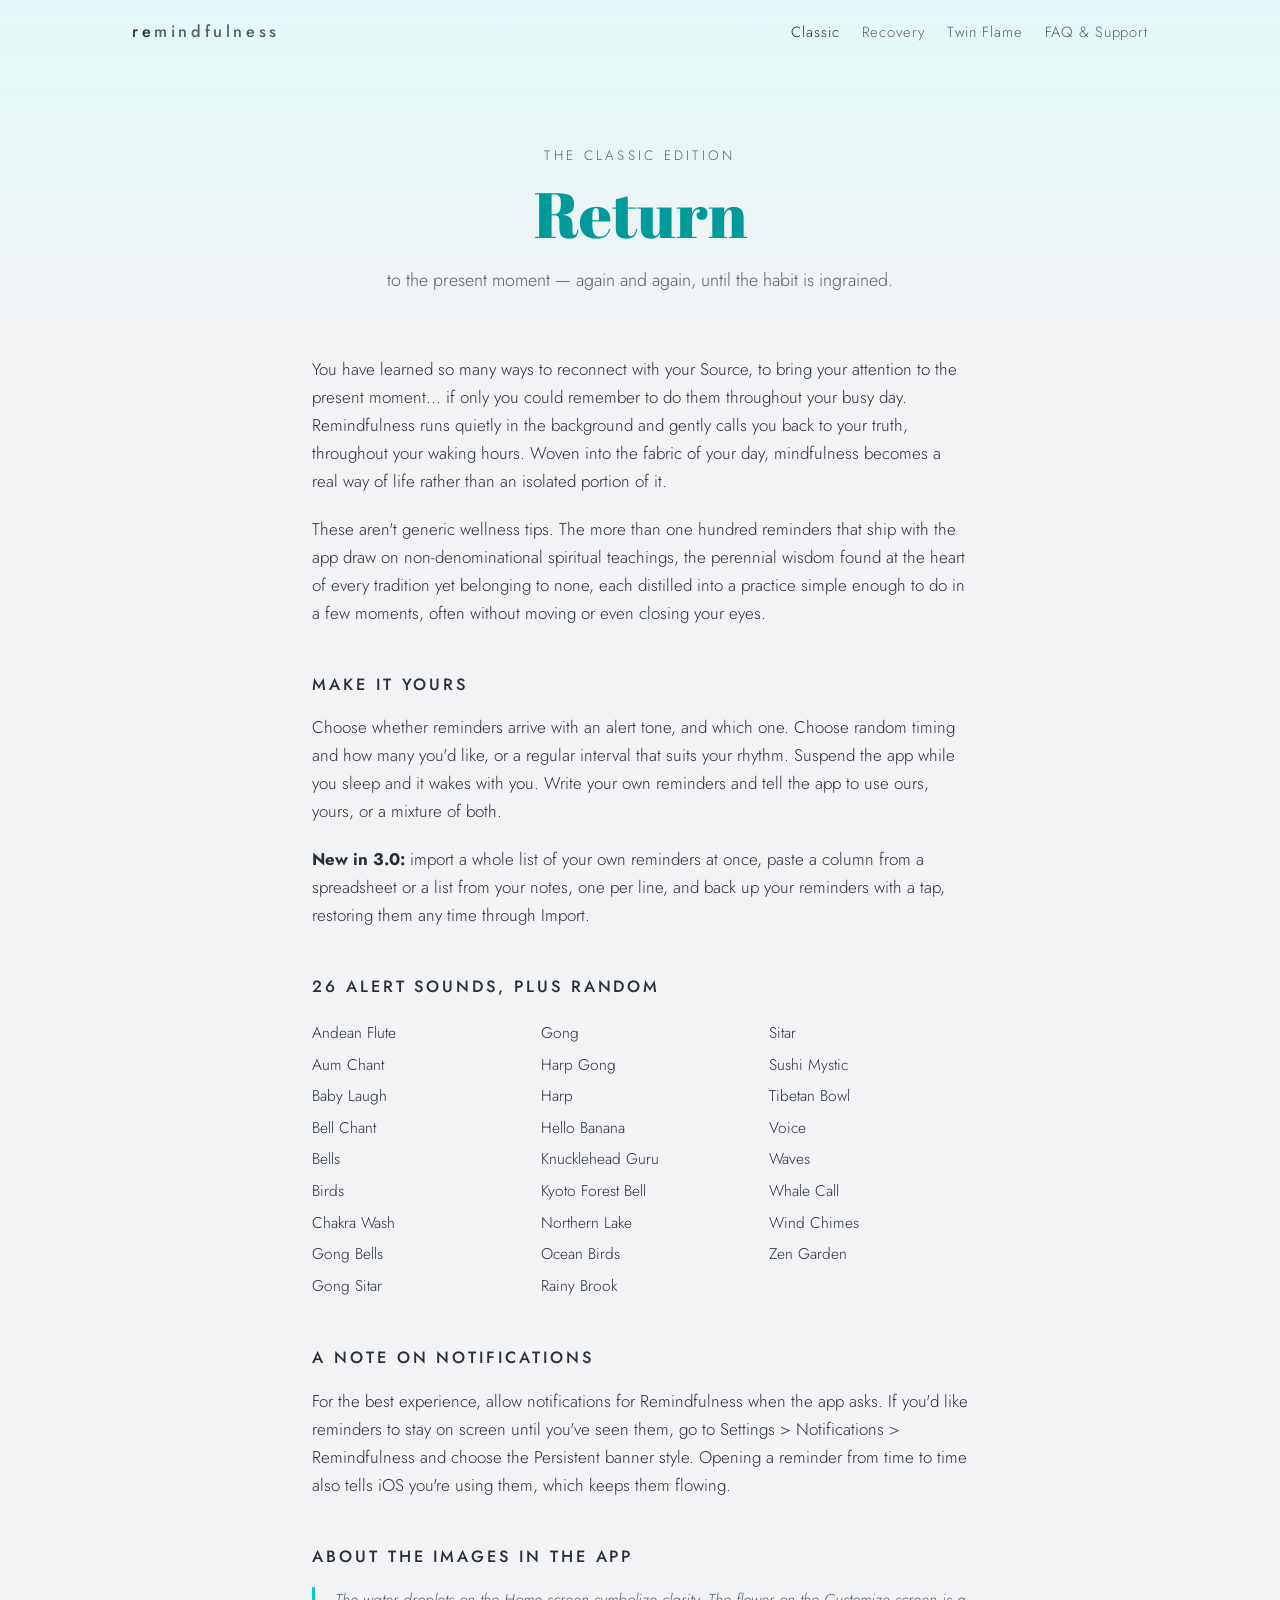
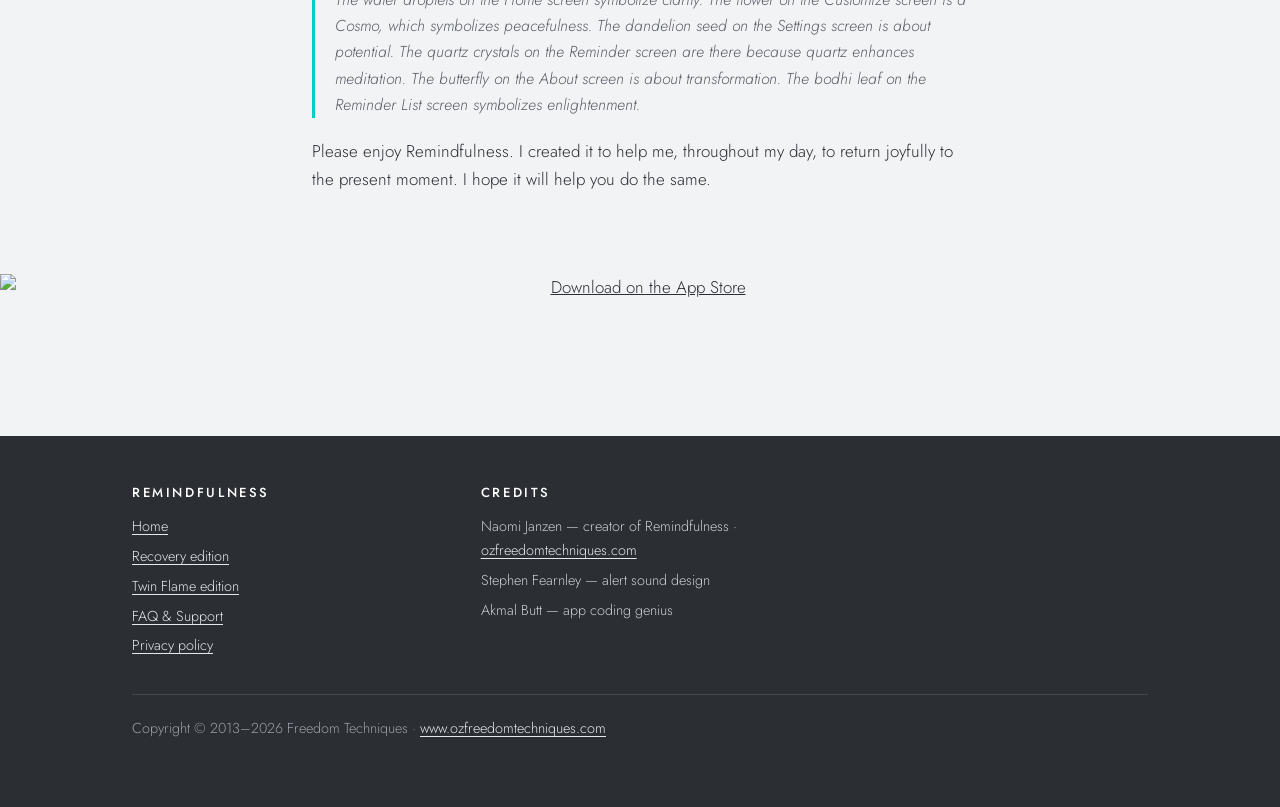
==== classic.html @ aa7a8b28 "Add files via upload" ====
<!DOCTYPE html>
<html lang="en">
<head>
<meta charset="utf-8">
<meta name="viewport" content="width=device-width, initial-scale=1">
<title>Remindfulness Classic — presence reminders for your busy day</title>
<meta name="description" content="Over 100 presence practices drawn from timeless spiritual wisdom, delivered as gentle iPhone reminders. In English, French, German, Portuguese and Spanish.">
<link rel="preconnect" href="https://fonts.googleapis.com">
<link rel="preconnect" href="https://fonts.gstatic.com" crossorigin>
<link href="https://fonts.googleapis.com/css2?family=Abril+Fatface&family=Jost:wght@300;400;500&display=swap" rel="stylesheet">
<link rel="stylesheet" href="css/style.css">
</head>
<body class="classic">

<header class="site">
  <div class="wrap">
    <a class="wordmark" href="index.html">re<span>mindfulness</span></a>
    <nav class="main" aria-label="Main">
      <ul>
        <li><a href="classic.html" aria-current="page">Classic</a></li>
        <li><a href="recovery.html">Recovery</a></li>
        <li><a href="twin-flame.html">Twin Flame</a></li>
        <li><a href="faq.html">FAQ &amp; Support</a></li>
      </ul>
    </nav>
  </div>
</header>

<main>
  <section class="ed-hero fade-in">
    <div class="wrap">
      <p class="eyebrow">The Classic edition</p>
      <h1>Return</h1>
      <p class="sub">to the present moment — again and again, until the habit is ingrained.</p>
      <div class="hero-shot">
        <img src="assets/classic-hero.png" alt="Remindfulness Classic hero panel" onerror="this.parentElement.style.display='none'">
      </div>
    </div>
  </section>

  <div class="prose">
    <p>You have learned so many ways to reconnect with your Source, to bring your attention to the present moment... if only you could remember to do them throughout your busy day. Remindfulness runs quietly in the background and gently calls you back to your truth, throughout your waking hours. Woven into the fabric of your day, mindfulness becomes a real way of life rather than an isolated portion of it.</p>
    <p>These aren't generic wellness tips. The more than one hundred reminders that ship with the app draw on non&#8209;denominational spiritual teachings, the perennial wisdom found at the heart of every tradition yet belonging to none, each distilled into a practice simple enough to do in a few moments, often without moving or even closing your eyes.</p>

    <h2>Make it yours</h2>
    <p>Choose whether reminders arrive with an alert tone, and which one. Choose random timing and how many you'd like, or a regular interval that suits your rhythm. Suspend the app while you sleep and it wakes with you. Write your own reminders and tell the app to use ours, yours, or a mixture of both.</p>
    <p><strong>New in 3.0:</strong> import a whole list of your own reminders at once, paste a column from a spreadsheet or a list from your notes, one per line, and back up your reminders with a tap, restoring them any time through Import.</p>

    <h2>26 alert sounds, plus Random</h2>
    <ul class="sounds">
      <li>Andean Flute</li><li>Aum Chant</li><li>Baby Laugh</li><li>Bell Chant</li><li>Bells</li><li>Birds</li><li>Chakra Wash</li><li>Gong Bells</li><li>Gong Sitar</li><li>Gong</li><li>Harp Gong</li><li>Harp</li><li>Hello Banana</li><li>Knucklehead Guru</li><li>Kyoto Forest Bell</li><li>Northern Lake</li><li>Ocean Birds</li><li>Rainy Brook</li><li>Sitar</li><li>Sushi Mystic</li><li>Tibetan Bowl</li><li>Voice</li><li>Waves</li><li>Whale Call</li><li>Wind Chimes</li><li>Zen Garden</li>
    </ul>

    <h2>A note on notifications</h2>
    <p>For the best experience, allow notifications for Remindfulness when the app asks. If you'd like reminders to stay on screen until you've seen them, go to Settings &gt; Notifications &gt; Remindfulness and choose the Persistent banner style. Opening a reminder from time to time also tells iOS you're using them, which keeps them flowing.</p>

    <h2>About the images in the app</h2>
    <p class="symbolism">The water droplets on the Home screen symbolize clarity. The flower on the Customize screen is a Cosmo, which symbolizes peacefulness. The dandelion seed on the Settings screen is about potential. The quartz crystals on the Reminder screen are there because quartz enhances meditation. The butterfly on the About screen is about transformation. The bodhi leaf on the Reminder List screen symbolizes enlightenment.</p>

    <p>Please enjoy Remindfulness. I created it to help me, throughout my day, to return joyfully to the present moment. I hope it will help you do the same.</p>
  </div>

  <div class="center-cta">
    <a class="badge" href="https://apps.apple.com/app/id588697678" aria-label="Download Remindfulness on the App Store"><img src="https://developer.apple.com/assets/elements/badges/download-on-the-app-store.svg" alt="Download on the App Store"></a>
  </div>
</main>

<footer class="site">
  <div class="wrap">
    <div>
      <h4>Remindfulness</h4>
      <p><a href="index.html">Home</a></p>
      <p><a href="recovery.html">Recovery edition</a></p>
      <p><a href="twin-flame.html">Twin Flame edition</a></p>
      <p><a href="faq.html">FAQ &amp; Support</a></p>
      <p><a href="privacy.html">Privacy policy</a></p>
    </div>
    <div>
      <h4>Credits</h4>
      <p>Naomi Janzen — creator of Remindfulness &middot; <a href="https://www.ozfreedomtechniques.com">ozfreedomtechniques.com</a></p>
      <p>Stephen Fearnley — alert sound design</p>
      <p>Akmal Butt — app coding genius</p>
    </div>
    <p class="fine">Copyright &copy; 2013&ndash;2026 Freedom Techniques &middot; <a href="https://www.ozfreedomtechniques.com">www.ozfreedomtechniques.com</a></p>
  </div>
</footer>

</body>
</html>
---- css/style.css ----
/* ============================================================
   Remindfulness — remindfulnessapp.com
   Design tokens: silvery app-world base, three edition washes,
   Abril Fatface display verbs, Jost body.
   ============================================================ */

:root {
  --silver: #f2f3f5;
  --silver-deep: #e4e6ea;
  --ink: #2b2e33;
  --ink-soft: #5a5f66;
  --white: #ffffff;
  --cyan: #00cccc;
  --cyan-tint: #e2f8f8;
  --purple: #b07bdf;
  --purple-tint: #f2eafa;
  --peach: #ff9061;
  --peach-tint: #ffeee6;
  --max: 1060px;
  --radius: 18px;
  --display: "Abril Fatface", serif;
  --body: "Jost", system-ui, -apple-system, sans-serif;
}

* { box-sizing: border-box; margin: 0; padding: 0; }

html { scroll-behavior: smooth; }
@media (prefers-reduced-motion: reduce) {
  html { scroll-behavior: auto; }
  * { animation: none !important; transition: none !important; }
}

body {
  font-family: var(--body);
  font-weight: 300;
  font-size: 1.06rem;
  line-height: 1.65;
  color: var(--ink);
  background:
    radial-gradient(120% 90% at 50% -10%, #ffffff 0%, var(--silver) 55%, var(--silver-deep) 100%)
    fixed var(--silver);
}

img { max-width: 100%; display: block; }

a { color: inherit; }

.wrap { max-width: var(--max); margin: 0 auto; padding: 0 22px; }

/* ---------- header ---------- */
header.site {
  padding: 18px 0;
}
header.site .wrap {
  display: flex; flex-wrap: wrap; align-items: center; gap: 14px 26px;
}
.wordmark {
  font-family: var(--body); font-weight: 500; letter-spacing: 0.22em;
  text-transform: lowercase; font-size: 1.02rem; text-decoration: none;
}
.wordmark span { color: var(--ink-soft); }
nav.main { margin-left: auto; }
nav.main ul { list-style: none; display: flex; flex-wrap: wrap; gap: 4px 22px; }
nav.main a {
  text-decoration: none; font-size: 0.92rem; letter-spacing: 0.06em;
  color: var(--ink-soft); padding: 4px 0;
}
nav.main a:hover, nav.main a[aria-current="page"] { color: var(--ink); }
nav.main a:focus-visible { outline: 2px solid var(--ink); outline-offset: 3px; }

/* ---------- hero ---------- */
.hero { padding: 72px 0 56px; text-align: center; }
.hero h1 {
  font-family: var(--display); font-weight: 400;
  font-size: clamp(2.6rem, 7vw, 4.6rem); line-height: 1.05;
  letter-spacing: 0.01em;
}
.hero .sub {
  max-width: 620px; margin: 22px auto 0; font-size: 1.14rem; color: var(--ink-soft);
}
.credit {
  margin-top: 26px; font-size: 0.86rem; letter-spacing: 0.18em; text-transform: uppercase;
  color: var(--ink-soft);
}
.credit b { color: #e5518d; font-weight: 600; letter-spacing: 0.22em; }

.fade-in { animation: rise 0.9s ease both; }
@keyframes rise { from { opacity: 0; transform: translateY(14px); } to { opacity: 1; transform: none; } }

/* ---------- announcement ---------- */
.announce {
  background: var(--white); border-radius: var(--radius);
  padding: 22px 28px; margin: 10px auto 0; max-width: 780px;
  box-shadow: 0 8px 30px rgba(43, 46, 51, 0.07);
  text-align: center; font-size: 0.99rem;
}
.announce strong { font-weight: 500; }

/* ---------- edition panels ---------- */
.editions { padding: 70px 0 30px; }
.editions h2, .quotes h2 {
  text-align: center; font-family: var(--body); font-weight: 400;
  font-size: 1.05rem; letter-spacing: 0.24em; text-transform: uppercase;
  color: var(--ink-soft); margin-bottom: 40px;
}
.panel-grid {
  display: grid; gap: 26px;
  grid-template-columns: repeat(auto-fit, minmax(280px, 1fr));
}
.panel {
  border-radius: var(--radius); overflow: hidden; background: var(--white);
  box-shadow: 0 10px 34px rgba(43, 46, 51, 0.08);
  display: flex; flex-direction: column;
  transition: transform 0.25s ease, box-shadow 0.25s ease;
}
.panel:hover { transform: translateY(-4px); box-shadow: 0 16px 44px rgba(43, 46, 51, 0.12); }
.panel .verb-band { padding: 40px 26px 30px; text-align: center; }
.panel.classic .verb-band { background: var(--cyan-tint); }
.panel.recovery .verb-band { background: var(--purple-tint); }
.panel.twinflame .verb-band { background: var(--peach-tint); }
.panel .verb {
  font-family: var(--display); font-weight: 400;
  font-size: clamp(1.9rem, 4vw, 2.5rem); line-height: 1.08;
}
.panel.classic .verb { color: #009a9a; }
.panel.recovery .verb { color: #8a56b8; }
.panel.twinflame .verb { color: #e06a38; }
.panel .verb-sub { margin-top: 8px; color: var(--ink-soft); font-size: 1rem; }
.panel .shot { aspect-ratio: 1320 / 1500; overflow: hidden; }
.panel .shot img { width: 100%; height: 100%; object-fit: cover; object-position: top; }
.panel .body { padding: 26px 26px 30px; display: flex; flex-direction: column; gap: 16px; flex: 1; }
.panel .body p { font-size: 0.97rem; }
.panel .langs { font-size: 0.85rem; letter-spacing: 0.06em; color: var(--ink-soft); }
.panel .cta-row { margin-top: auto; display: flex; align-items: center; gap: 18px; flex-wrap: wrap; }
.badge img { height: 44px; width: auto; }
.textlink {
  font-size: 0.93rem; letter-spacing: 0.04em; color: var(--ink);
  text-decoration: underline; text-underline-offset: 4px;
}
.textlink:focus-visible, .badge:focus-visible { outline: 2px solid var(--ink); outline-offset: 3px; }

.new-flag {
  display: inline-block; font-size: 0.72rem; letter-spacing: 0.2em;
  font-weight: 500; padding: 3px 10px; border-radius: 999px;
  background: var(--peach); color: #fff; margin-bottom: 12px;
}

/* ---------- quotes ---------- */
.quotes { padding: 60px 0 20px; }
.quote-grid { display: grid; gap: 26px; grid-template-columns: repeat(auto-fit, minmax(300px, 1fr)); }
.quote {
  background: var(--white); border-radius: var(--radius); padding: 34px 32px;
  box-shadow: 0 8px 30px rgba(43, 46, 51, 0.07); font-size: 1.02rem;
}
.quote p { font-style: italic; }
.quote .who { margin-top: 18px; font-style: normal; font-size: 0.9rem; color: var(--ink-soft); letter-spacing: 0.04em; }

/* ---------- book + newsletter ---------- */
.duo { padding: 60px 0; display: grid; gap: 26px; grid-template-columns: repeat(auto-fit, minmax(300px, 1fr)); }
.card {
  background: var(--white); border-radius: var(--radius); padding: 36px 32px;
  box-shadow: 0 8px 30px rgba(43, 46, 51, 0.07);
}
.card h3 { font-family: var(--display); font-weight: 400; font-size: 1.6rem; margin-bottom: 14px; }
.card p { font-size: 0.98rem; color: var(--ink-soft); }
.card .slot { margin-top: 20px; }

/* ---------- edition page hero ---------- */
.ed-hero { padding: 80px 0 60px; text-align: center; }
.ed-hero .eyebrow { font-size: 0.85rem; letter-spacing: 0.24em; text-transform: uppercase; color: var(--ink-soft); }
.ed-hero h1 { font-family: var(--display); font-weight: 400; font-size: clamp(2.4rem, 6.5vw, 4rem); margin-top: 14px; line-height: 1.06; }
.ed-hero .sub { max-width: 560px; margin: 18px auto 0; font-size: 1.12rem; color: var(--ink-soft); }
body.classic .ed-hero h1 { color: #009a9a; }
body.recovery .ed-hero h1 { color: #8a56b8; }
body.twinflame .ed-hero h1 { color: #e06a38; }
body.classic { background: linear-gradient(180deg, var(--cyan-tint) 0%, var(--silver) 340px) fixed var(--silver); }
body.recovery { background: linear-gradient(180deg, var(--purple-tint) 0%, var(--silver) 340px) fixed var(--silver); }
body.twinflame { background: linear-gradient(180deg, var(--peach-tint) 0%, var(--silver) 340px) fixed var(--silver); }

.prose { max-width: 700px; margin: 0 auto; padding: 0 22px 30px; }
.prose p { margin-bottom: 20px; }
.prose h2 { font-family: var(--body); font-weight: 500; font-size: 1.02rem; letter-spacing: 0.18em; text-transform: uppercase; margin: 44px 0 16px; }
.prose .symbolism {
  font-style: italic; color: var(--ink-soft); font-size: 0.99rem;
  border-left: 3px solid var(--silver-deep); padding-left: 20px;
}
body.classic .prose .symbolism { border-color: var(--cyan); }
body.recovery .prose .symbolism { border-color: var(--purple); }
body.twinflame .prose .symbolism { border-color: var(--peach); }

.sounds { columns: 2; gap: 30px; list-style: none; font-size: 0.97rem; }
.sounds li { padding: 3px 0; break-inside: avoid; }
@media (min-width: 640px) { .sounds { columns: 3; } }

.center-cta { text-align: center; padding: 30px 0 70px; }
.center-cta .badge img { height: 52px; margin: 0 auto; }
.hero-shot { max-width: 420px; margin: 40px auto 0; border-radius: var(--radius); overflow: hidden; box-shadow: 0 16px 48px rgba(43,46,51,0.16); }

/* ---------- faq ---------- */
.faq-list { max-width: 720px; margin: 0 auto; padding: 0 22px 60px; }
.faq-list details {
  background: var(--white); border-radius: var(--radius); margin-bottom: 14px;
  box-shadow: 0 6px 24px rgba(43, 46, 51, 0.06); overflow: hidden;
}
.faq-list summary {
  cursor: pointer; padding: 20px 26px; font-weight: 400; font-size: 1.02rem;
  list-style: none; position: relative; padding-right: 52px;
}
.faq-list summary::-webkit-details-marker { display: none; }
.faq-list summary::after {
  content: "+"; position: absolute; right: 24px; top: 50%;
  transform: translateY(-52%); font-size: 1.4rem; color: var(--ink-soft);
}
.faq-list details[open] summary::after { content: "\2212"; }
.faq-list .a { padding: 0 26px 22px; color: var(--ink-soft); font-size: 0.98rem; }
.faq-list .a p { margin-bottom: 12px; }
.faq-list summary:focus-visible { outline: 2px solid var(--ink); outline-offset: -4px; }

/* ---------- footer ---------- */
footer.site {
  margin-top: 40px; padding: 46px 0 60px; background: var(--ink); color: #c9cdd3;
  font-size: 0.9rem;
}
footer.site .wrap { display: grid; gap: 30px; grid-template-columns: repeat(auto-fit, minmax(240px, 1fr)); }
footer.site h4 { font-weight: 500; font-size: 0.82rem; letter-spacing: 0.2em; text-transform: uppercase; color: #ffffff; margin-bottom: 12px; }
footer.site a { color: #e6e8eb; text-decoration: underline; text-underline-offset: 3px; }
footer.site p { margin-bottom: 6px; }
footer.site .fine { grid-column: 1 / -1; border-top: 1px solid #43474e; padding-top: 22px; color: #9aa0a8; }
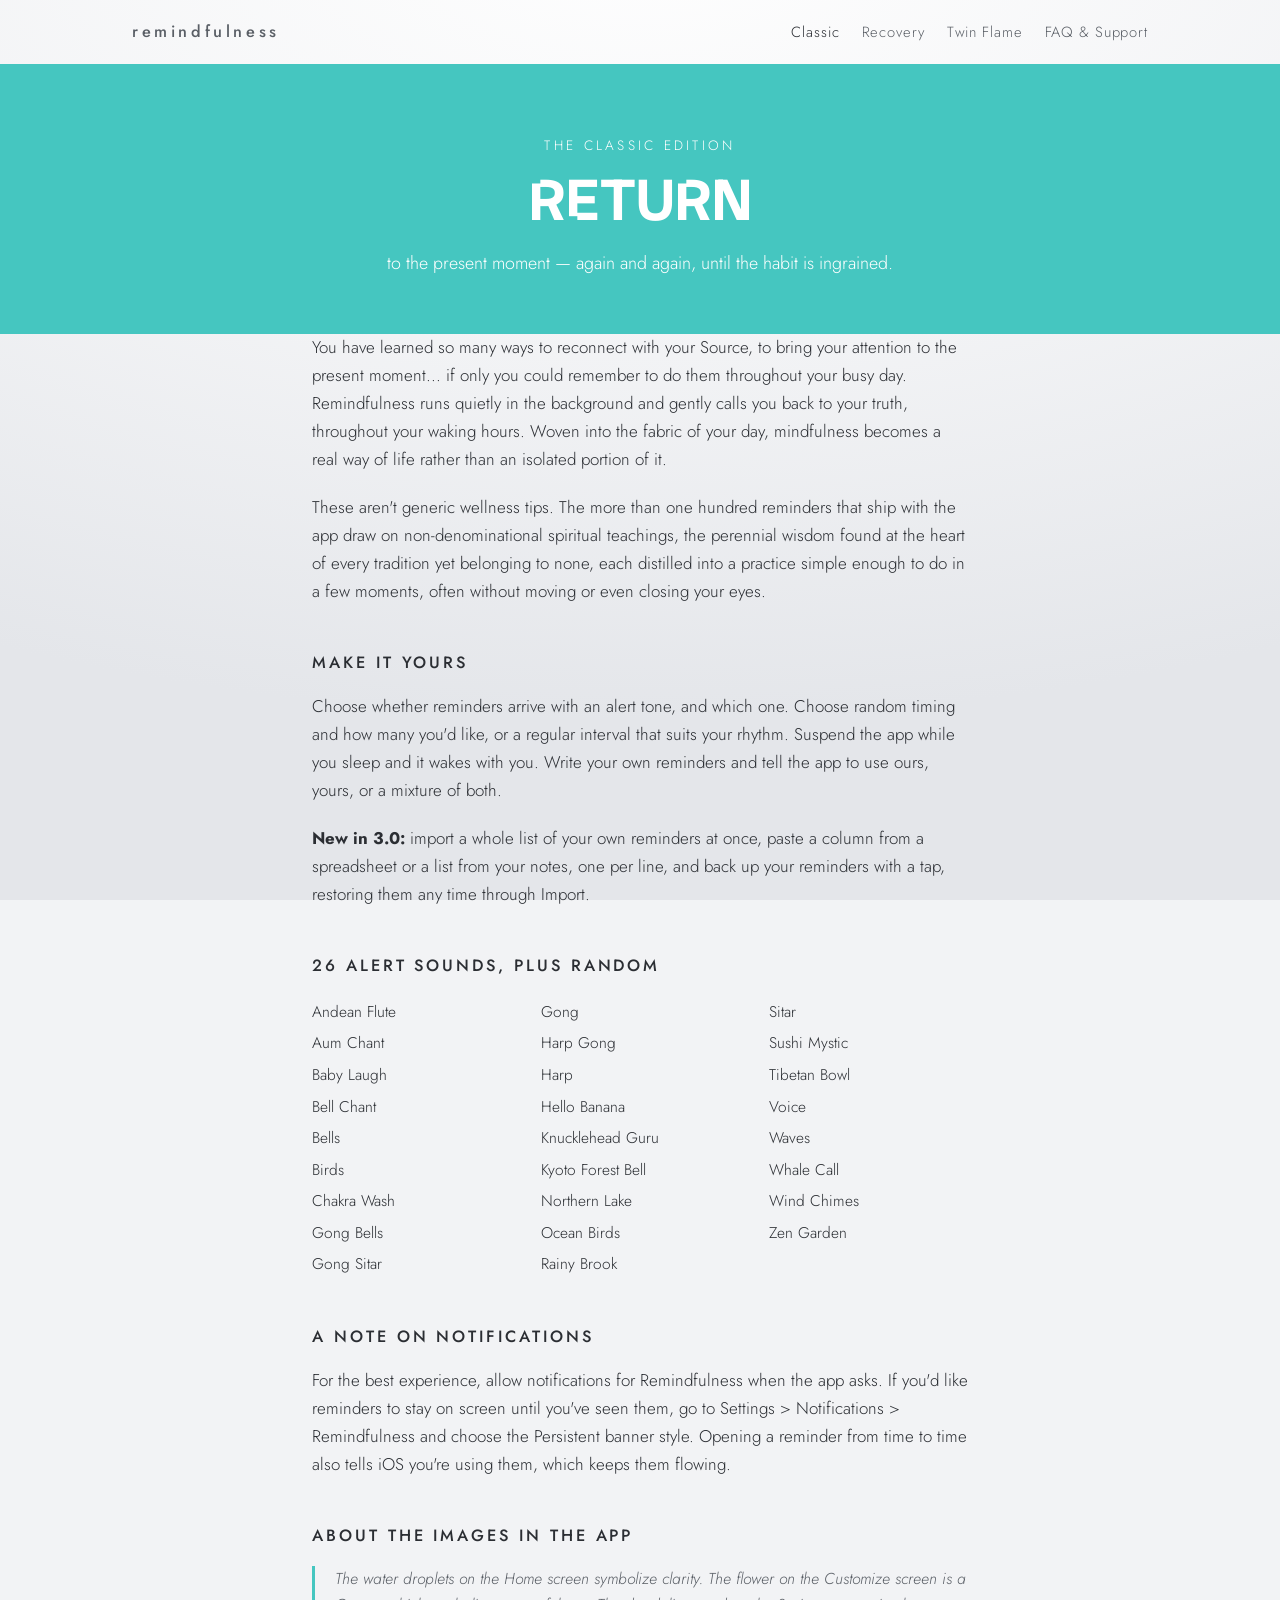
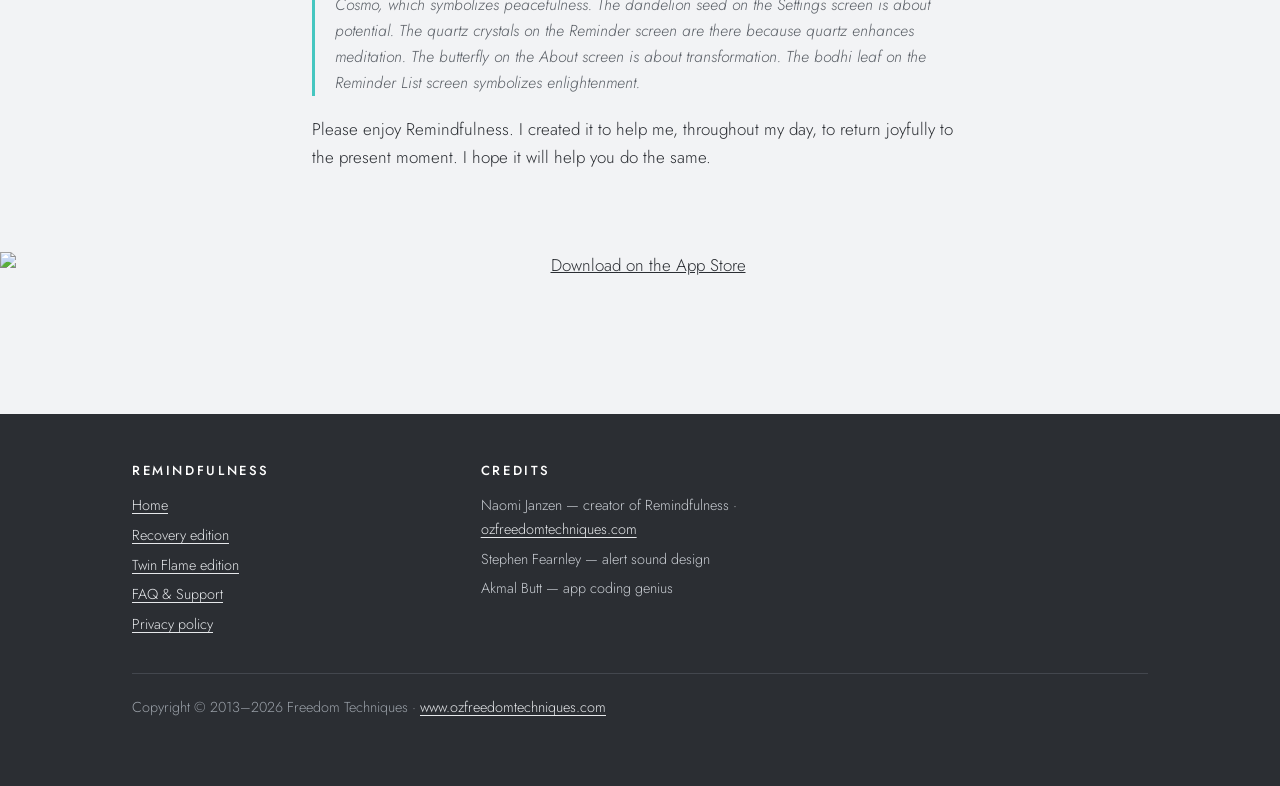
==== commit e6c670fa: "Add files via upload" ====
--- a/classic.html
+++ b/classic.html
@@ -7,14 +7,14 @@
 <meta name="description" content="Over 100 presence practices drawn from timeless spiritual wisdom, delivered as gentle iPhone reminders. In English, French, German, Portuguese and Spanish.">
 <link rel="preconnect" href="https://fonts.googleapis.com">
 <link rel="preconnect" href="https://fonts.gstatic.com" crossorigin>
-<link href="https://fonts.googleapis.com/css2?family=Abril+Fatface&family=Jost:wght@300;400;500&display=swap" rel="stylesheet">
+<link href="https://fonts.googleapis.com/css2?family=Stack+Sans+Notch:wght@500;600;700&family=Jost:wght@300;400;500&display=swap" rel="stylesheet">
 <link rel="stylesheet" href="css/style.css">
 </head>
 <body class="classic">
 
 <header class="site">
   <div class="wrap">
-    <a class="wordmark" href="index.html">re<span>mindfulness</span></a>
+    <a class="wordmark" href="index.html"><img class="logo-head" src="assets/head-logo.png" alt="" onerror="this.style.display='none'"><img class="logo-word" src="assets/wordmark.png" alt="Remindfulness" onerror="this.style.display='none';this.nextElementSibling.style.display='inline'"><span class="wordmark-text" style="display:none">re<span>mindfulness</span></span></a>
     <nav class="main" aria-label="Main">
       <ul>
         <li><a href="classic.html" aria-current="page">Classic</a></li>
--- a/css/style.css
+++ b/css/style.css
@@ -10,15 +10,15 @@
   --ink: #2b2e33;
   --ink-soft: #5a5f66;
   --white: #ffffff;
-  --cyan: #00cccc;
+  --cyan: #45c6c0;
   --cyan-tint: #e2f8f8;
-  --purple: #b07bdf;
+  --purple: #b493d9;
   --purple-tint: #f2eafa;
-  --peach: #ff9061;
+  --peach: #e89a70;
   --peach-tint: #ffeee6;
   --max: 1060px;
   --radius: 18px;
-  --display: "Abril Fatface", serif;
+  --display: "Stack Sans Notch", "Jost", sans-serif;
   --body: "Jost", system-ui, -apple-system, sans-serif;
 }
 
@@ -57,8 +57,11 @@
 .wordmark {
   font-family: var(--body); font-weight: 500; letter-spacing: 0.22em;
   text-transform: lowercase; font-size: 1.02rem; text-decoration: none;
+  display: flex; align-items: center; gap: 12px;
 }
 .wordmark span { color: var(--ink-soft); }
+.logo-head { height: 40px; width: auto; }
+.logo-word { height: 22px; width: auto; }
 nav.main { margin-left: auto; }
 nav.main ul { list-style: none; display: flex; flex-wrap: wrap; gap: 4px 22px; }
 nav.main a {
@@ -71,9 +74,9 @@
 /* ---------- hero ---------- */
 .hero { padding: 72px 0 56px; text-align: center; }
 .hero h1 {
-  font-family: var(--display); font-weight: 400;
-  font-size: clamp(2.6rem, 7vw, 4.6rem); line-height: 1.05;
-  letter-spacing: 0.01em;
+  font-family: var(--display); font-weight: 700; text-transform: uppercase;
+  font-size: clamp(2.3rem, 6.5vw, 4.2rem); line-height: 1.04;
+  letter-spacing: 0.02em;
 }
 .hero .sub {
   max-width: 620px; margin: 22px auto 0; font-size: 1.14rem; color: var(--ink-soft);
@@ -115,17 +118,17 @@
 }
 .panel:hover { transform: translateY(-4px); box-shadow: 0 16px 44px rgba(43, 46, 51, 0.12); }
 .panel .verb-band { padding: 40px 26px 30px; text-align: center; }
-.panel.classic .verb-band { background: var(--cyan-tint); }
-.panel.recovery .verb-band { background: var(--purple-tint); }
-.panel.twinflame .verb-band { background: var(--peach-tint); }
+.panel.classic .verb-band { background: var(--cyan); }
+.panel.recovery .verb-band { background: var(--purple); }
+.panel.twinflame .verb-band { background: var(--peach); }
 .panel .verb {
-  font-family: var(--display); font-weight: 400;
-  font-size: clamp(1.9rem, 4vw, 2.5rem); line-height: 1.08;
-}
-.panel.classic .verb { color: #009a9a; }
-.panel.recovery .verb { color: #8a56b8; }
-.panel.twinflame .verb { color: #e06a38; }
-.panel .verb-sub { margin-top: 8px; color: var(--ink-soft); font-size: 1rem; }
+  font-family: var(--display); font-weight: 700; text-transform: uppercase;
+  font-size: clamp(1.7rem, 3.6vw, 2.2rem); line-height: 1.06; color: #ffffff;
+}
+
+
+
+.panel .verb-sub { margin-top: 6px; color: #ffffff; font-size: 1rem; font-weight: 400; }
 .panel .shot { aspect-ratio: 1320 / 1500; overflow: hidden; }
 .panel .shot img { width: 100%; height: 100%; object-fit: cover; object-position: top; }
 .panel .body { padding: 26px 26px 30px; display: flex; flex-direction: column; gap: 16px; flex: 1; }
@@ -142,7 +145,7 @@
 .new-flag {
   display: inline-block; font-size: 0.72rem; letter-spacing: 0.2em;
   font-weight: 500; padding: 3px 10px; border-radius: 999px;
-  background: var(--peach); color: #fff; margin-bottom: 12px;
+  background: #ffffff; color: #e06a38; margin-bottom: 12px;
 }
 
 /* ---------- quotes ---------- */
@@ -166,16 +169,17 @@
 .card .slot { margin-top: 20px; }
 
 /* ---------- edition page hero ---------- */
-.ed-hero { padding: 80px 0 60px; text-align: center; }
+.ed-hero { padding: 70px 0 56px; text-align: center; }
+.ed-hero .hero-shot { margin-bottom: -30px; }
 .ed-hero .eyebrow { font-size: 0.85rem; letter-spacing: 0.24em; text-transform: uppercase; color: var(--ink-soft); }
-.ed-hero h1 { font-family: var(--display); font-weight: 400; font-size: clamp(2.4rem, 6.5vw, 4rem); margin-top: 14px; line-height: 1.06; }
+.ed-hero h1 { font-family: var(--display); font-weight: 700; text-transform: uppercase; font-size: clamp(2.2rem, 6vw, 3.6rem); margin-top: 14px; line-height: 1.05; color: #ffffff; }
 .ed-hero .sub { max-width: 560px; margin: 18px auto 0; font-size: 1.12rem; color: var(--ink-soft); }
-body.classic .ed-hero h1 { color: #009a9a; }
-body.recovery .ed-hero h1 { color: #8a56b8; }
-body.twinflame .ed-hero h1 { color: #e06a38; }
-body.classic { background: linear-gradient(180deg, var(--cyan-tint) 0%, var(--silver) 340px) fixed var(--silver); }
-body.recovery { background: linear-gradient(180deg, var(--purple-tint) 0%, var(--silver) 340px) fixed var(--silver); }
-body.twinflame { background: linear-gradient(180deg, var(--peach-tint) 0%, var(--silver) 340px) fixed var(--silver); }
+
+
+
+body.classic .ed-hero { background: var(--cyan); } body.classic .ed-hero .eyebrow, body.classic .ed-hero .sub { color: #ffffff; }
+body.recovery .ed-hero { background: var(--purple); } body.recovery .ed-hero .eyebrow, body.recovery .ed-hero .sub { color: #ffffff; }
+body.twinflame .ed-hero { background: var(--peach); } body.twinflame .ed-hero .eyebrow, body.twinflame .ed-hero .sub { color: #ffffff; }
 
 .prose { max-width: 700px; margin: 0 auto; padding: 0 22px 30px; }
 .prose p { margin-bottom: 20px; }
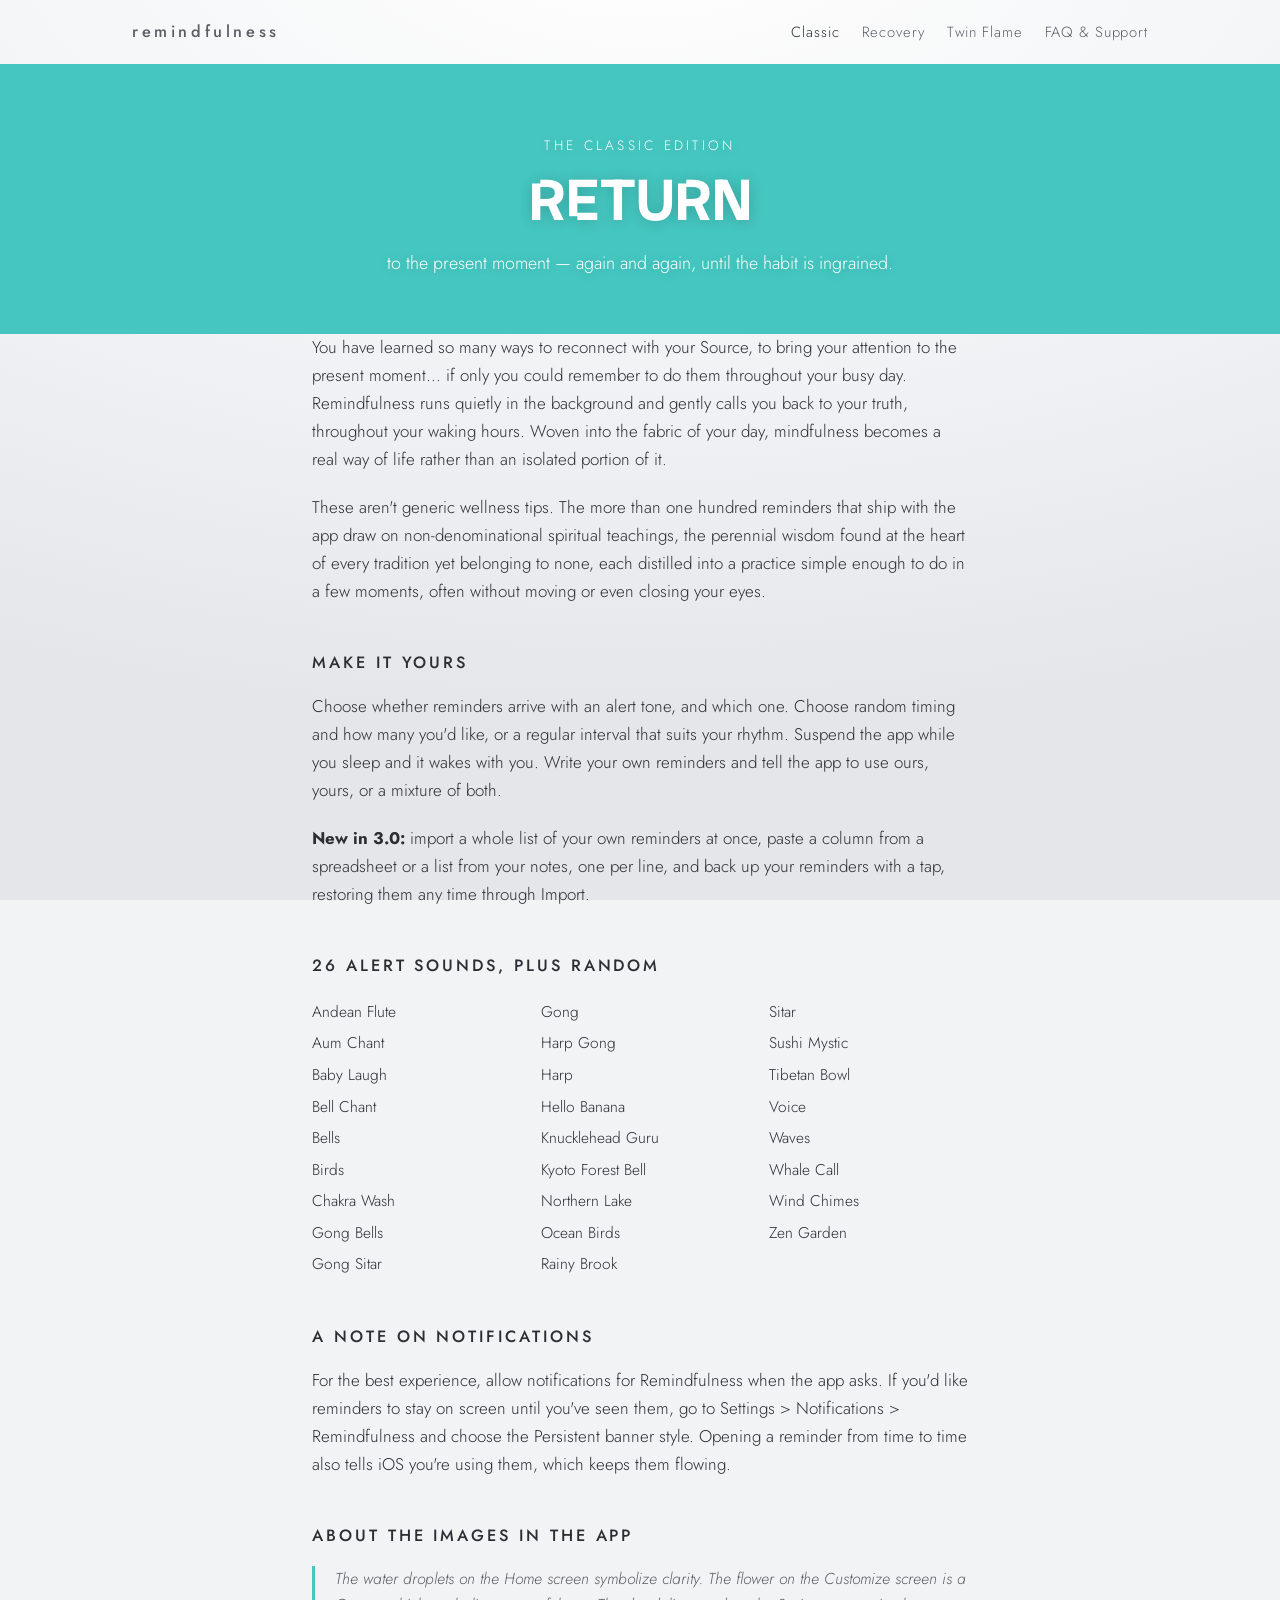
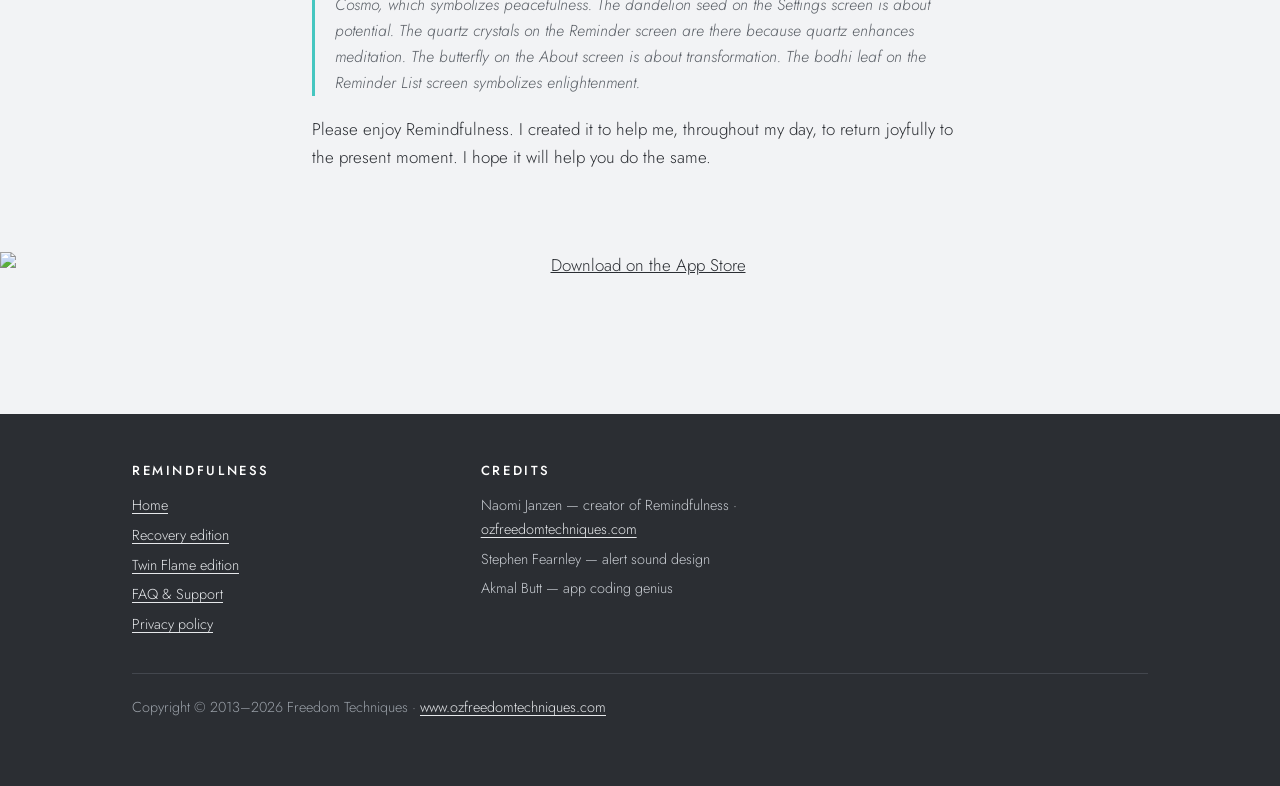
==== commit d7851c99: "Add files via upload" ====
--- a/classic.html
+++ b/classic.html
@@ -28,6 +28,7 @@
 
 <main>
   <section class="ed-hero fade-in">
+    <img class="deco hero-deco" src="assets/deco-butterfly.png" alt="" aria-hidden="true">
     <div class="wrap">
       <p class="eyebrow">The Classic edition</p>
       <h1>Return</h1>
@@ -61,6 +62,7 @@
   </div>
 
   <div class="center-cta">
+    <img class="deco cta-deco" src="assets/deco-leaf.png" alt="" aria-hidden="true">
     <a class="badge" href="https://apps.apple.com/app/id588697678" aria-label="Download Remindfulness on the App Store"><img src="https://developer.apple.com/assets/elements/badges/download-on-the-app-store.svg" alt="Download on the App Store"></a>
   </div>
 </main>
--- a/css/style.css
+++ b/css/style.css
@@ -72,7 +72,8 @@
 nav.main a:focus-visible { outline: 2px solid var(--ink); outline-offset: 3px; }
 
 /* ---------- hero ---------- */
-.hero { padding: 72px 0 56px; text-align: center; }
+.hero { padding: 46px 0 56px; text-align: center; }
+.hero-lockup { max-width: 300px; margin: 0 auto 30px; border-radius: 24px; overflow: hidden; box-shadow: 0 18px 50px rgba(43,46,51,0.16); }
 .hero h1 {
   font-family: var(--display); font-weight: 700; text-transform: uppercase;
   font-size: clamp(2.3rem, 6.5vw, 4.2rem); line-height: 1.04;
@@ -170,6 +171,7 @@
 
 /* ---------- edition page hero ---------- */
 .ed-hero { padding: 70px 0 56px; text-align: center; }
+body.classic .ed-hero h1, body.recovery .ed-hero h1, body.twinflame .ed-hero h1, body.classic .ed-hero .sub, body.recovery .ed-hero .sub, body.twinflame .ed-hero .sub, body.classic .ed-hero .eyebrow, body.recovery .ed-hero .eyebrow, body.twinflame .ed-hero .eyebrow { text-shadow: 0 1px 14px rgba(0,0,0,0.18); }
 .ed-hero .hero-shot { margin-bottom: -30px; }
 .ed-hero .eyebrow { font-size: 0.85rem; letter-spacing: 0.24em; text-transform: uppercase; color: var(--ink-soft); }
 .ed-hero h1 { font-family: var(--display); font-weight: 700; text-transform: uppercase; font-size: clamp(2.2rem, 6vw, 3.6rem); margin-top: 14px; line-height: 1.05; color: #ffffff; }
@@ -177,9 +179,9 @@
 
 
 
-body.classic .ed-hero { background: var(--cyan); } body.classic .ed-hero .eyebrow, body.classic .ed-hero .sub { color: #ffffff; }
-body.recovery .ed-hero { background: var(--purple); } body.recovery .ed-hero .eyebrow, body.recovery .ed-hero .sub { color: #ffffff; }
-body.twinflame .ed-hero { background: var(--peach); } body.twinflame .ed-hero .eyebrow, body.twinflame .ed-hero .sub { color: #ffffff; }
+body.classic .ed-hero { background: var(--cyan) url('../assets/classic-banner.jpg') left center/cover no-repeat; } body.classic .ed-hero .eyebrow, body.classic .ed-hero .sub { color: #ffffff; }
+body.recovery .ed-hero { background: var(--purple) url('../assets/recovery-banner.jpg') left center/cover no-repeat; } body.recovery .ed-hero .eyebrow, body.recovery .ed-hero .sub { color: #ffffff; }
+body.twinflame .ed-hero { background: var(--peach) url('../assets/twinflame-banner.jpg') left center/cover no-repeat; } body.twinflame .ed-hero .eyebrow, body.twinflame .ed-hero .sub { color: #ffffff; }
 
 .prose { max-width: 700px; margin: 0 auto; padding: 0 22px 30px; }
 .prose p { margin-bottom: 20px; }
@@ -230,3 +232,22 @@
 footer.site a { color: #e6e8eb; text-decoration: underline; text-underline-offset: 3px; }
 footer.site p { margin-bottom: 6px; }
 footer.site .fine { grid-column: 1 / -1; border-top: 1px solid #43474e; padding-top: 22px; color: #9aa0a8; }
+
+
+/* ---------- decorative objects (from the apps) ---------- */
+.deco { position: absolute; pointer-events: none; user-select: none; z-index: 3; }
+.verb-band { position: relative; overflow: visible; }
+.card-deco { width: clamp(64px, 9vw, 96px); }
+.panel.classic .card-deco { top: -18px; left: -14px; transform: rotate(-12deg); }
+.panel.recovery .card-deco { top: -16px; right: -12px; transform: rotate(8deg); }
+.panel.twinflame .card-deco { bottom: -20px; right: -10px; transform: rotate(-8deg); }
+.ed-hero { position: relative; overflow: hidden; }
+.hero-deco { width: clamp(90px, 16vw, 190px); }
+.classic .hero-deco { top: 26px; right: 4vw; transform: rotate(6deg); }
+.recovery .hero-deco { bottom: -14px; right: 5vw; }
+.twinflame .hero-deco { top: 10px; left: 2vw; width: clamp(60px, 9vw, 110px); }
+.center-cta { position: relative; }
+.cta-deco { width: clamp(90px, 15vw, 180px); }
+.classic .cta-deco { left: 4vw; bottom: -8px; transform: rotate(-6deg); }
+.recovery .cta-deco { right: 4vw; bottom: -10px; }
+.twinflame .cta-deco { right: 3vw; bottom: -16px; transform: rotate(6deg); }
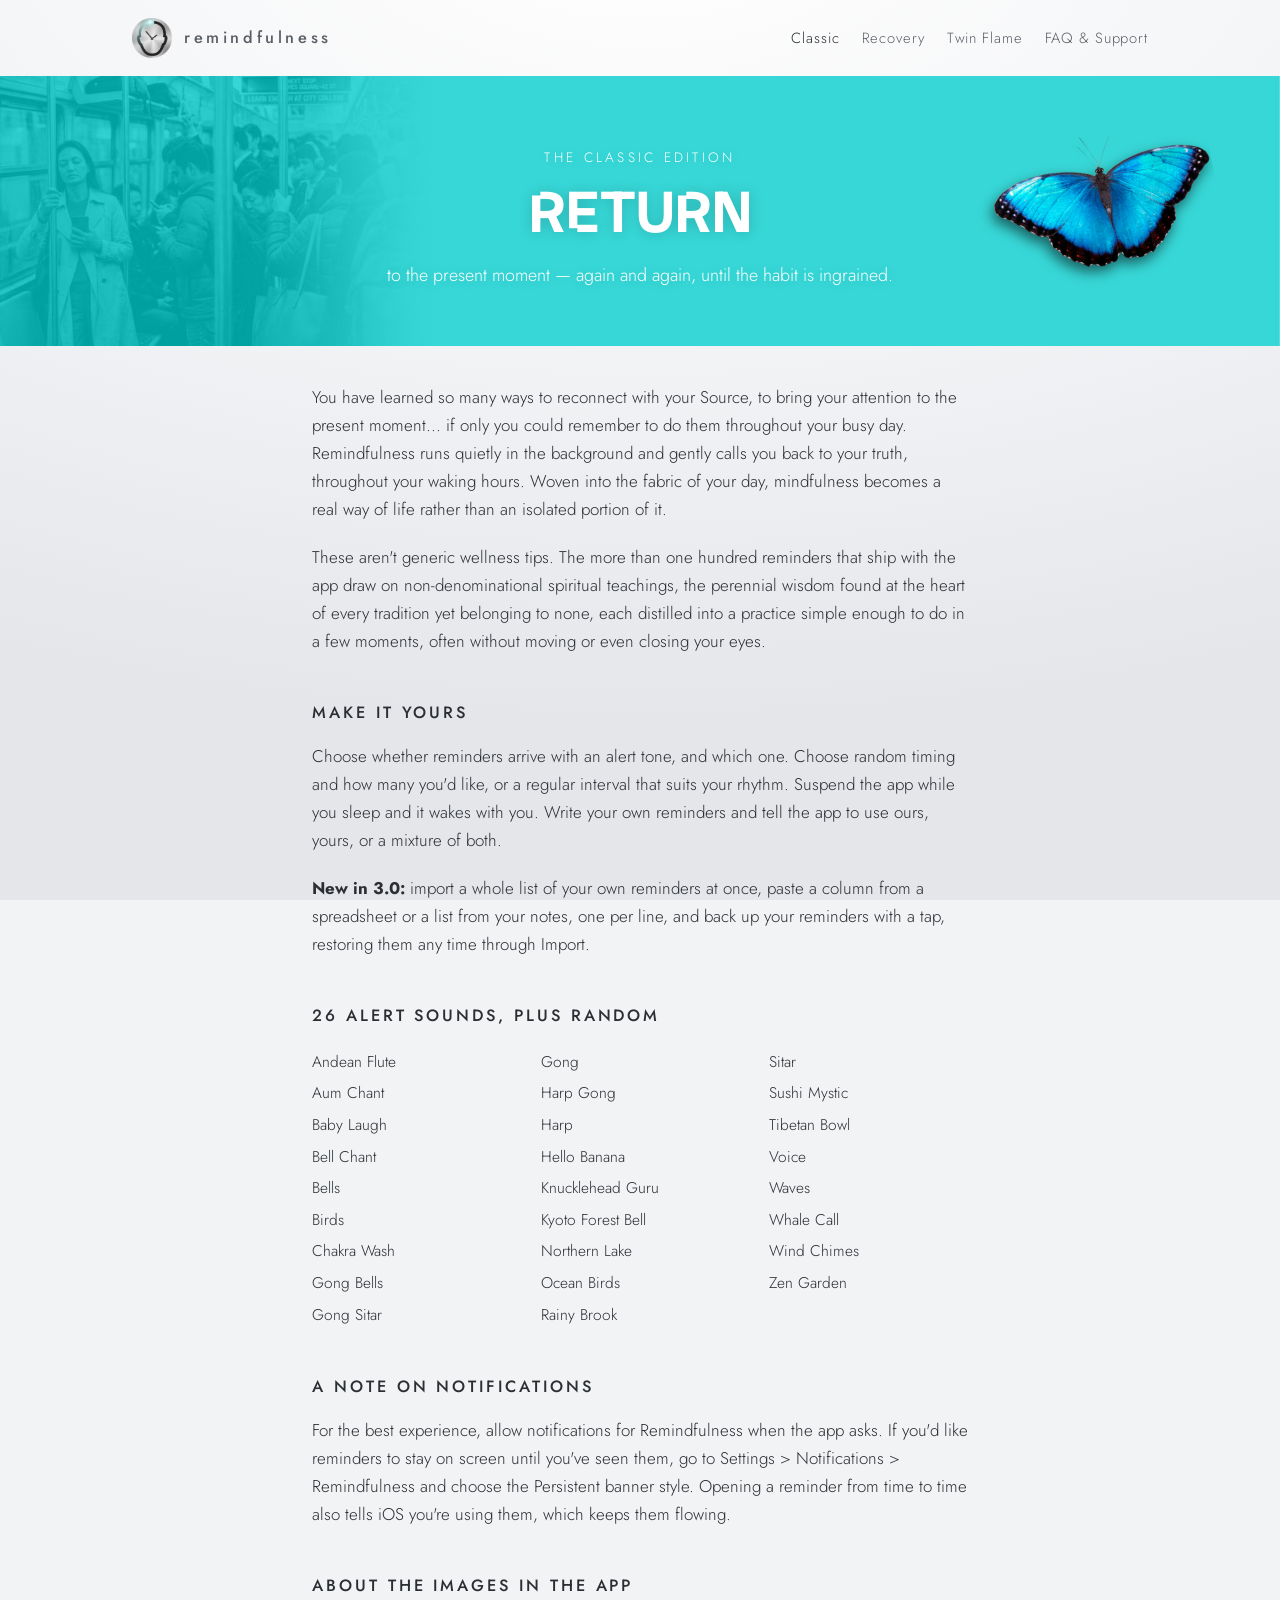
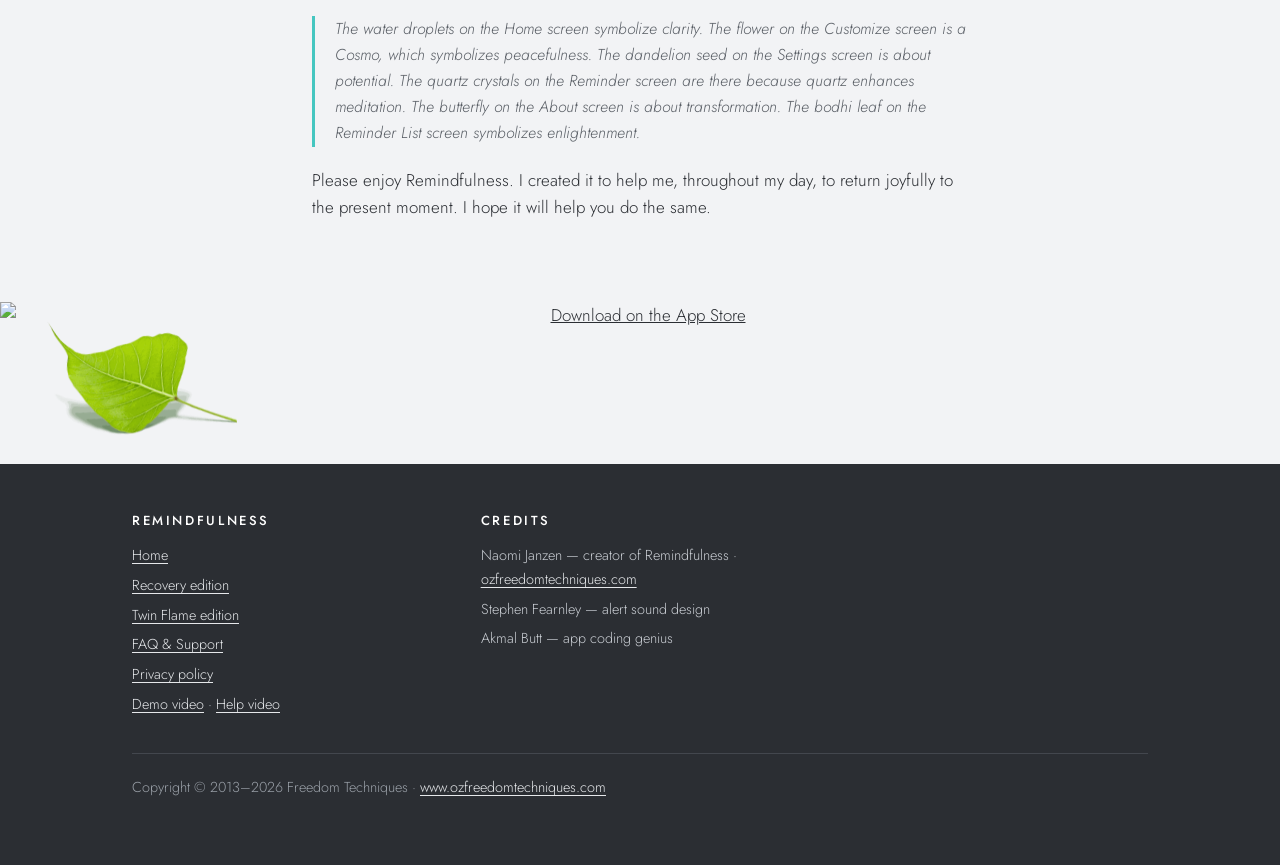
==== commit 13fab6e8: "Add files via upload" ====
--- a/classic.html
+++ b/classic.html
@@ -8,6 +8,7 @@
 <link rel="preconnect" href="https://fonts.googleapis.com">
 <link rel="preconnect" href="https://fonts.gstatic.com" crossorigin>
 <link href="https://fonts.googleapis.com/css2?family=Stack+Sans+Notch:wght@500;600;700&family=Jost:wght@300;400;500&display=swap" rel="stylesheet">
+<link rel="icon" type="image/png" href="assets/head-logo.png">
 <link rel="stylesheet" href="css/style.css">
 </head>
 <body class="classic">
@@ -76,6 +77,7 @@
       <p><a href="twin-flame.html">Twin Flame edition</a></p>
       <p><a href="faq.html">FAQ &amp; Support</a></p>
       <p><a href="privacy.html">Privacy policy</a></p>
+      <p><a href="demo-video.html">Demo video</a> &middot; <a href="mindfulness-help-video.html">Help video</a></p>
     </div>
     <div>
       <h4>Credits</h4>
--- a/css/style.css
+++ b/css/style.css
@@ -183,7 +183,7 @@
 body.recovery .ed-hero { background: var(--purple) url('../assets/recovery-banner.jpg') left center/cover no-repeat; } body.recovery .ed-hero .eyebrow, body.recovery .ed-hero .sub { color: #ffffff; }
 body.twinflame .ed-hero { background: var(--peach) url('../assets/twinflame-banner.jpg') left center/cover no-repeat; } body.twinflame .ed-hero .eyebrow, body.twinflame .ed-hero .sub { color: #ffffff; }
 
-.prose { max-width: 700px; margin: 0 auto; padding: 0 22px 30px; }
+.prose { max-width: 700px; margin: 0 auto; padding: 38px 22px 30px; }
 .prose p { margin-bottom: 20px; }
 .prose h2 { font-family: var(--body); font-weight: 500; font-size: 1.02rem; letter-spacing: 0.18em; text-transform: uppercase; margin: 44px 0 16px; }
 .prose .symbolism {
@@ -241,13 +241,62 @@
 .panel.classic .card-deco { top: -18px; left: -14px; transform: rotate(-12deg); }
 .panel.recovery .card-deco { top: -16px; right: -12px; transform: rotate(8deg); }
 .panel.twinflame .card-deco { bottom: -20px; right: -10px; transform: rotate(-8deg); }
-.ed-hero { position: relative; overflow: hidden; }
+.ed-hero { position: relative; overflow: visible; z-index: 2; }
 .hero-deco { width: clamp(90px, 16vw, 190px); }
-.classic .hero-deco { top: 26px; right: 4vw; transform: rotate(6deg); }
-.recovery .hero-deco { bottom: -14px; right: 5vw; }
-.twinflame .hero-deco { top: 10px; left: 2vw; width: clamp(60px, 9vw, 110px); }
+.classic .hero-deco { top: 20px; right: 3vw; transform: rotate(6deg); width: clamp(140px, 24vw, 300px); }
+.recovery .hero-deco { bottom: -14px; right: 4vw; width: clamp(140px, 24vw, 300px); }
+.twinflame .hero-deco { top: 0; right: 2.5vw; width: clamp(90px, 12vw, 175px); }
 .center-cta { position: relative; }
 .cta-deco { width: clamp(90px, 15vw, 180px); }
 .classic .cta-deco { left: 4vw; bottom: -8px; transform: rotate(-6deg); }
 .recovery .cta-deco { right: 4vw; bottom: -10px; }
 .twinflame .cta-deco { right: 3vw; bottom: -16px; transform: rotate(6deg); }
+
+
+/* ---------- home cards as full panels ---------- */
+.panel .feature { position: relative; }
+.panel .feature img { width: 100%; height: auto; display: block; }
+.new-burst {
+  position: absolute; top: 14px; left: 14px; z-index: 3;
+  width: 74px; height: 74px; display: flex; align-items: center; justify-content: center;
+  background: #bfe3ea; color: #2b2e33;
+  font-family: var(--display); font-weight: 700; font-size: 0.95rem; letter-spacing: 0.04em;
+  border-radius: 50%;
+  clip-path: polygon(50% 0%, 59% 9%, 71% 4%, 76% 15%, 89% 14%, 89% 27%, 100% 32%, 95% 44%, 100% 55%, 91% 63%, 93% 76%, 80% 78%, 76% 90%, 63% 87%, 55% 97%, 45% 90%, 33% 95%, 27% 84%, 14% 84%, 15% 71%, 4% 65%, 9% 53%, 2% 43%, 12% 35%, 10% 22%, 23% 21%, 26% 9%, 39% 11%);
+}
+
+
+/* ---------- testimonial photos ---------- */
+.quote { position: relative; overflow: visible; padding-right: 96px; }
+.quote-photo {
+  position: absolute; right: -22px; bottom: -34px;
+  width: clamp(110px, 14vw, 170px); height: auto;
+  border-radius: 16px;
+  box-shadow: 0 14px 36px rgba(43, 46, 51, 0.22);
+  transform: rotate(2deg);
+}
+.quote:last-child .quote-photo { transform: rotate(-2deg); }
+.quotes { padding-bottom: 70px; }
+@media (max-width: 640px) {
+  .quote { padding-right: 70px; }
+  .quote-photo { right: -8px; bottom: -24px; width: 104px; }
+}
+
+
+/* ---------- BirdSend form, restyled to the site ---------- */
+.bs-form-one { max-width: none; padding: 0; border: none; background: transparent; font-family: var(--body); }
+.bs-form-one .bs-input {
+  width: 100%; height: 48px; padding: 10px 16px; margin-bottom: 10px;
+  font-family: var(--body); font-size: 0.98rem; font-weight: 300; color: var(--ink);
+  background: #ffffff; border: 1px solid var(--silver-deep); border-radius: 12px;
+}
+.bs-form-one .bs-input::placeholder { color: #a7abb2; font-style: normal; }
+.bs-form-one .bs-input:focus { outline: none; border-color: var(--cyan); }
+.bs-form-one .bs-btn {
+  width: 100%; height: 50px; margin-top: 6px; border: none; border-radius: 12px;
+  background: var(--ink); color: #ffffff; cursor: pointer;
+  font-family: var(--display); font-weight: 700; letter-spacing: 0.08em; font-size: 0.95rem;
+  transition: background 0.2s ease;
+}
+.bs-form-one .bs-btn:hover, .bs-form-one .bs-btn:focus { background: #0f9d9d; outline: none; }
+#bs-message { margin-top: 12px; font-size: 0.92rem; color: var(--ink-soft); text-align: center; }
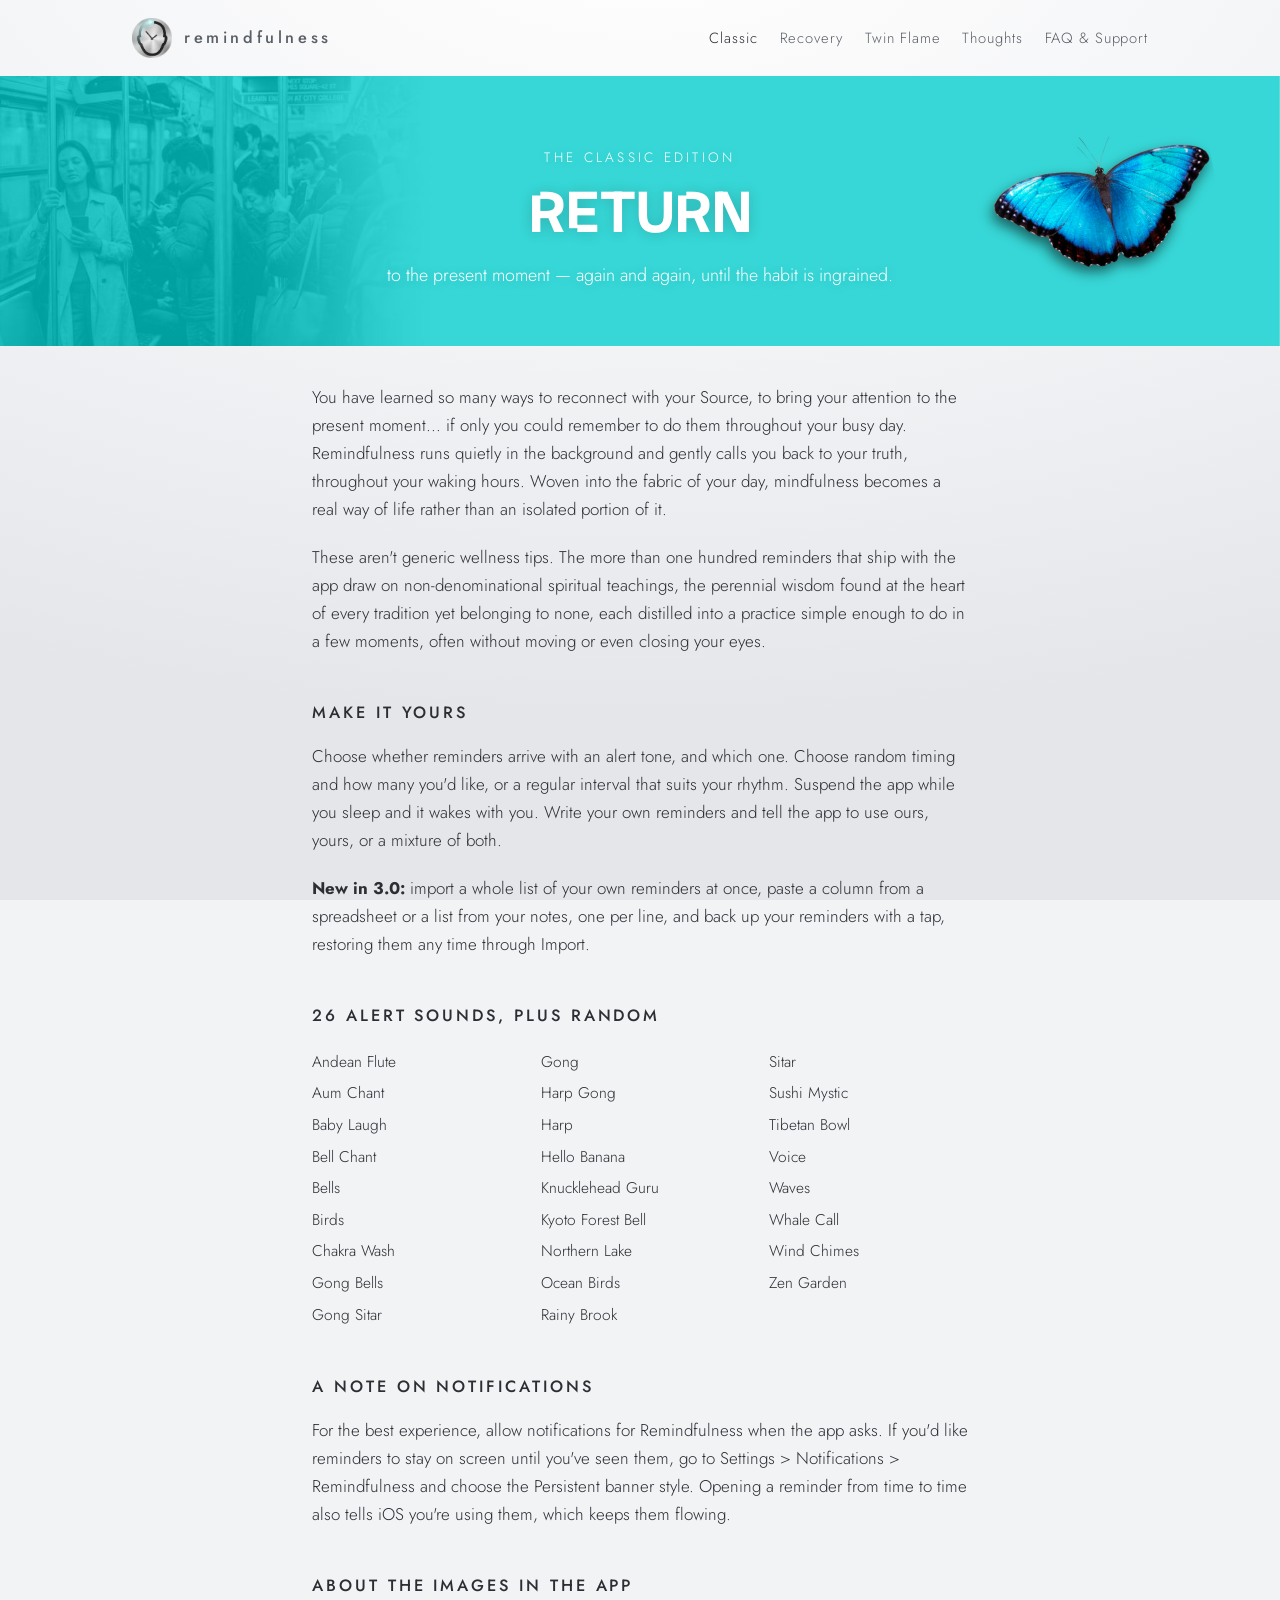
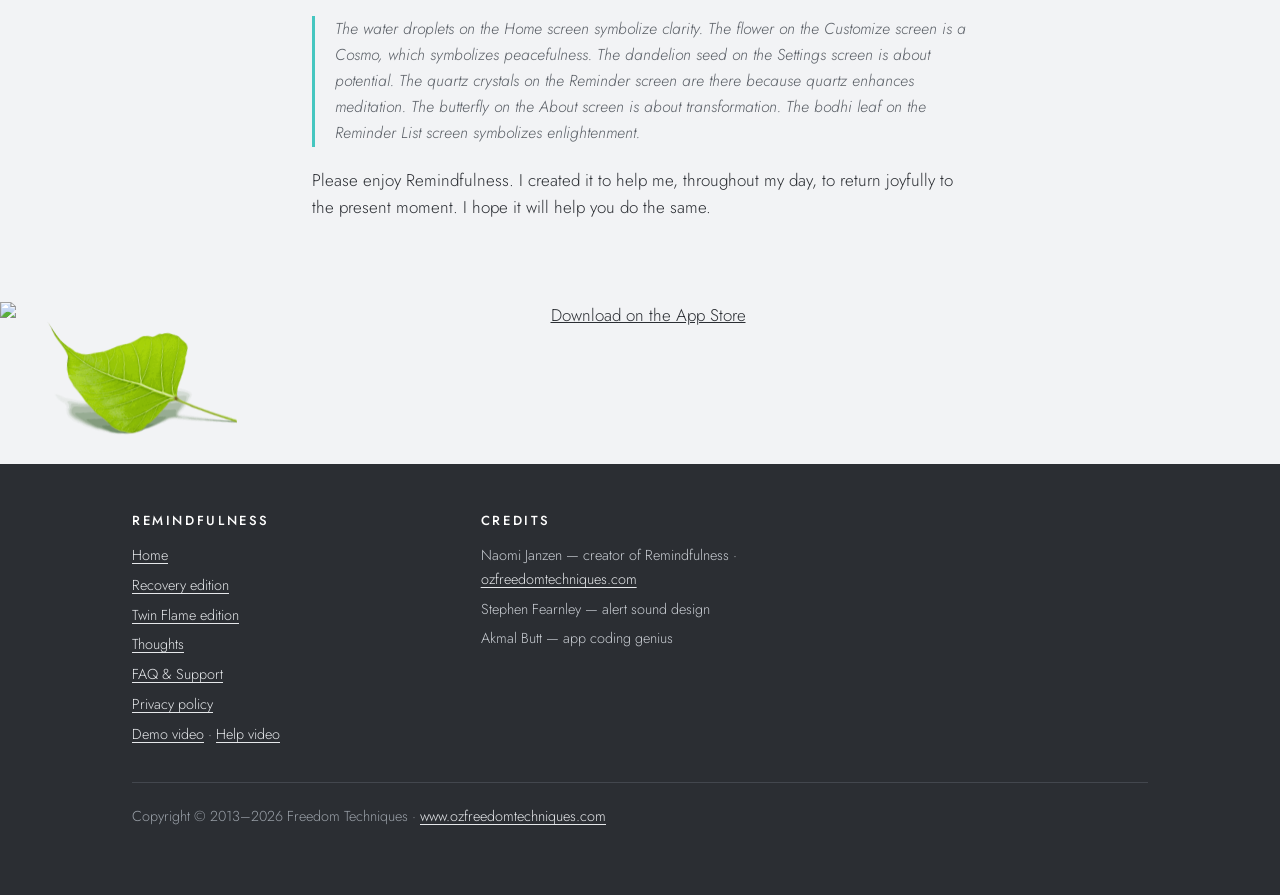
==== commit fe453c29: "Add files via upload" ====
--- a/classic.html
+++ b/classic.html
@@ -21,6 +21,7 @@
         <li><a href="classic.html" aria-current="page">Classic</a></li>
         <li><a href="recovery.html">Recovery</a></li>
         <li><a href="twin-flame.html">Twin Flame</a></li>
+        <li><a href="thoughts.html">Thoughts</a></li>
         <li><a href="faq.html">FAQ &amp; Support</a></li>
       </ul>
     </nav>
@@ -75,6 +76,7 @@
       <p><a href="index.html">Home</a></p>
       <p><a href="recovery.html">Recovery edition</a></p>
       <p><a href="twin-flame.html">Twin Flame edition</a></p>
+      <p><a href="thoughts.html">Thoughts</a></p>
       <p><a href="faq.html">FAQ &amp; Support</a></p>
       <p><a href="privacy.html">Privacy policy</a></p>
       <p><a href="demo-video.html">Demo video</a> &middot; <a href="mindfulness-help-video.html">Help video</a></p>
--- a/css/style.css
+++ b/css/style.css
@@ -174,7 +174,8 @@
 body.classic .ed-hero h1, body.recovery .ed-hero h1, body.twinflame .ed-hero h1, body.classic .ed-hero .sub, body.recovery .ed-hero .sub, body.twinflame .ed-hero .sub, body.classic .ed-hero .eyebrow, body.recovery .ed-hero .eyebrow, body.twinflame .ed-hero .eyebrow { text-shadow: 0 1px 14px rgba(0,0,0,0.18); }
 .ed-hero .hero-shot { margin-bottom: -30px; }
 .ed-hero .eyebrow { font-size: 0.85rem; letter-spacing: 0.24em; text-transform: uppercase; color: var(--ink-soft); }
-.ed-hero h1 { font-family: var(--display); font-weight: 700; text-transform: uppercase; font-size: clamp(2.2rem, 6vw, 3.6rem); margin-top: 14px; line-height: 1.05; color: #ffffff; }
+.ed-hero h1 { font-family: var(--display); font-weight: 700; text-transform: uppercase; font-size: clamp(2.2rem, 6vw, 3.6rem); margin-top: 14px; line-height: 1.05; color: #0f9d9d; }
+body.classic .ed-hero h1, body.recovery .ed-hero h1, body.twinflame .ed-hero h1 { color: #ffffff; }
 .ed-hero .sub { max-width: 560px; margin: 18px auto 0; font-size: 1.12rem; color: var(--ink-soft); }
 
 
@@ -267,19 +268,20 @@
 
 
 /* ---------- testimonial photos ---------- */
-.quote { position: relative; overflow: visible; padding-right: 96px; }
+.quote { display: flex; align-items: flex-end; gap: 16px; overflow: visible; }
+.quote .qtext { flex: 1; min-width: 0; }
 .quote-photo {
-  position: absolute; right: -22px; bottom: -34px;
-  width: clamp(110px, 14vw, 170px); height: auto;
+  flex-shrink: 0;
+  width: clamp(104px, 12vw, 150px); height: auto;
+  margin: 0 -46px -54px 0;
   border-radius: 16px;
   box-shadow: 0 14px 36px rgba(43, 46, 51, 0.22);
   transform: rotate(2deg);
 }
 .quote:last-child .quote-photo { transform: rotate(-2deg); }
-.quotes { padding-bottom: 70px; }
+.quotes { padding-bottom: 76px; }
 @media (max-width: 640px) {
-  .quote { padding-right: 70px; }
-  .quote-photo { right: -8px; bottom: -24px; width: 104px; }
+  .quote-photo { width: 100px; margin: 0 -14px -40px 0; }
 }
 
 
@@ -300,3 +302,20 @@
 }
 .bs-form-one .bs-btn:hover, .bs-form-one .bs-btn:focus { background: #0f9d9d; outline: none; }
 #bs-message { margin-top: 12px; font-size: 0.92rem; color: var(--ink-soft); text-align: center; }
+
+
+/* ---------- thoughts (essays) ---------- */
+.thoughts { max-width: 720px; }
+.thoughts .toc { background: var(--white); border-radius: var(--radius); padding: 26px 30px; margin-bottom: 40px; box-shadow: 0 8px 30px rgba(43,46,51,0.07); }
+.thoughts .toc ol { list-style: none; counter-reset: t; }
+.thoughts .toc li { counter-increment: t; padding: 7px 0; display: flex; align-items: baseline; gap: 10px; }
+.thoughts .toc li::before { content: counter(t, decimal-leading-zero); font-family: var(--display); font-weight: 700; font-size: 0.85rem; color: #0f9d9d; }
+.thoughts .toc a { text-decoration: none; color: var(--ink); }
+.thoughts .toc a:hover { text-decoration: underline; text-underline-offset: 4px; }
+.thoughts .toc span { margin-left: auto; font-size: 0.82rem; color: var(--ink-soft); letter-spacing: 0.06em; }
+.thoughts h2 { font-family: var(--display); font-weight: 700; font-size: 1.5rem; text-transform: none; letter-spacing: 0; margin: 60px 0 4px; }
+.thoughts .post-date { font-size: 0.85rem; letter-spacing: 0.14em; text-transform: uppercase; color: var(--ink-soft); margin-bottom: 20px; }
+.thoughts hr { border: none; border-top: 1px solid var(--silver-deep); margin: 50px 0; }
+.post-comments { background: var(--white); border-radius: var(--radius); padding: 22px 26px; margin-top: 30px; font-size: 0.95rem; box-shadow: 0 6px 22px rgba(43,46,51,0.06); }
+.post-comments .comments-label { font-size: 0.78rem; letter-spacing: 0.2em; text-transform: uppercase; color: var(--ink-soft); margin-bottom: 12px; }
+.post-comments p { margin-bottom: 12px; }
